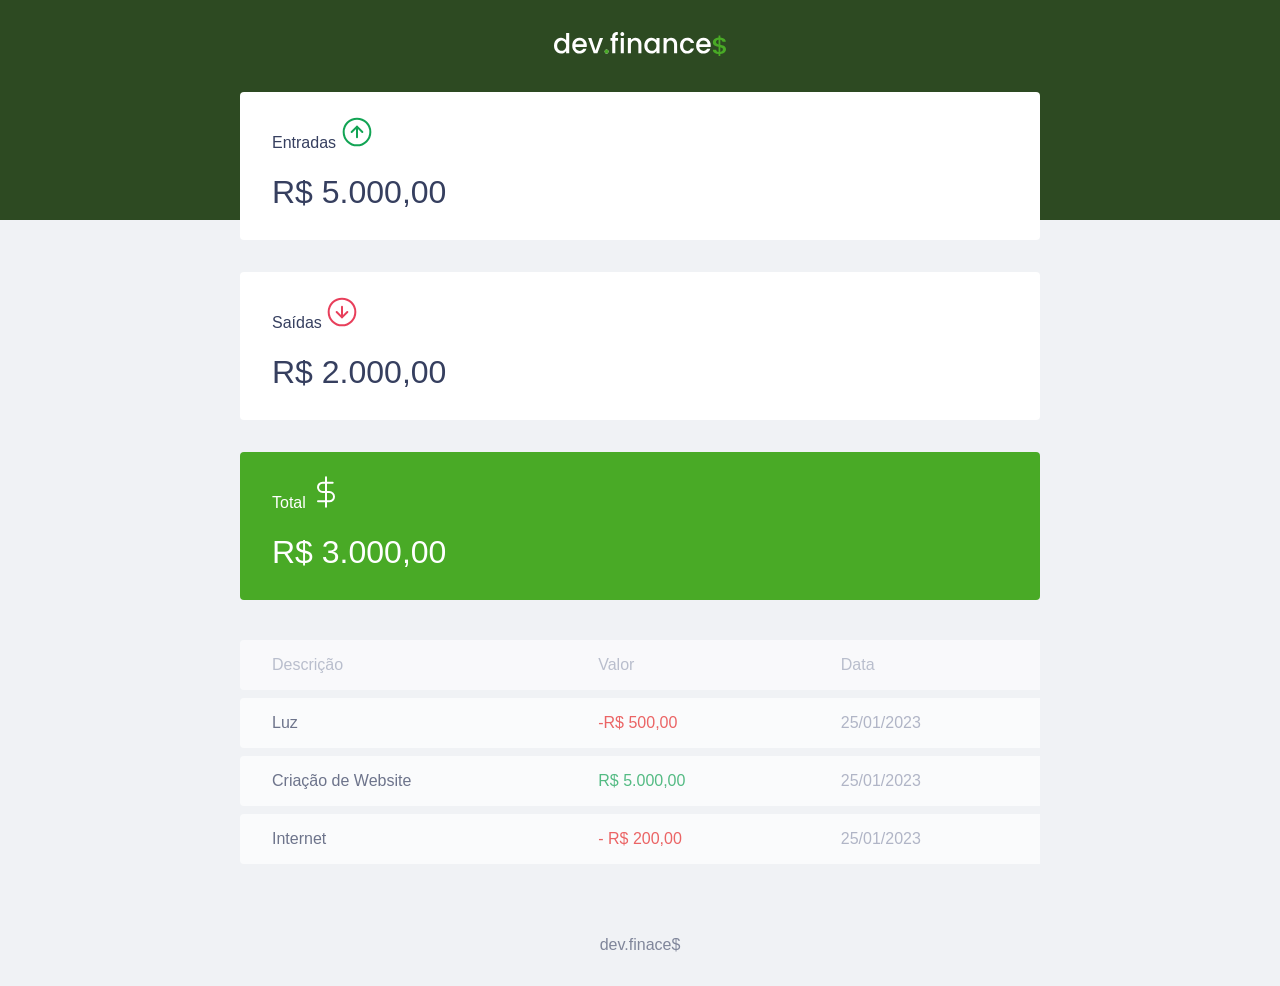
==== index.html @ 3ff24051 "Add cards new structure and images" ====
<!DOCTYPE html>
<html lang="pt-br">
  <head>
    <meta description="Financial application">
    <meta charset="UTF-8" />
    <meta http-equiv="X-UA-Compatible" content="IE=edge" />
    <meta name="viewport" content="width=device-width, initial-scale=1.0" />
    <link
      rel="shortcut icon"
      href="./assets/logo-200x200.png"
      type="image/x-icon"
    />
    <link rel="stylesheet" href="./css/style.css" />
    <script src="./js/script.js" defer></script>
    <title>Developer Finance$</title>
  </head>
  <body>
    <header>
      <img src="./assets/logo.svg" alt="Logo Dev Finance">
    </header>

    <main class="container">
      <section id="balance">
        <h2 class="sr-only">Balanço</h2>

        <div class="card">
          <h3>
            <span>Entradas</span>
            <img src="./assets/income.svg" alt="Imagem de Entradas">
          </h3>
          <p>R$ 5.000,00</p>
        </div>
        <div class="card">
          <h3>
            <span>Saídas</span>
            <img src="./assets/expense.svg" alt="Imagem de Saídas">
          </h3>
          <p>R$ 2.000,00</p>
        </div>
        <div class="card total">
          <h3>
            <span>Total</span>
            <img src="./assets/total.svg" alt="Imagem do Total">
          </h3>
          <p>R$ 3.000,00</p>
        </div>

      </section>

      <section id="transaction">
        <h2 class="sr-only">Transações</h2>

        <table id="data-table">
          <thead>
            <tr>
              <th>Descrição</th>
              <th>Valor</th>
              <th>Data</th>
            </tr>
          </thead>
          <tbody>
            <tr>
              <td class="description">Luz</td>
              <td class="expense">-R$ 500,00</td>
              <td class="date">25/01/2023</td>
            </tr>
            <tr>
              <td class="description">Criação de Website</td>
              <td class="income">R$ 5.000,00</td>
              <td class="date">25/01/2023</td>
            </tr>
            <tr>
              <td class="description">Internet</td>
              <td class="expense">- R$ 200,00</td>
              <td class="date">25/01/2023</td>
            </tr>
          </tbody>
        </table>
      </section>
    </main>

    <footer>
      <p>dev.finace$</p>
    </footer>
  </body>
</html>
---- css/style.css ----
/* Global ===============================*/
:root {
    --dark-blue: #363f5f;
}

* {
    margin: 0;
    padding: 0;
    box-sizing: border-box;
    font-family: Verdana,Geneva,sans-serif; 
}

body {
    background: #f0f2f5;
}

.sr-only { /*Hides this element content*/
    position: absolute;
    width: 1px;
    height: 1px;
    padding: 0;
    margin: -1px;
    overflow: hidden;
    clip: rect(0, 0, 0, 0);
    white-space: nowrap;
    border-width: 0;
}

.container{
    width: min(90vw, 800px);
    margin: auto;
}


/* Titles ===============================*/
h2 {
    margin-top: 3.2rem;
    margin-bottom: 0.8rem;
    color: var(--dark-blue);
    font-weight: normal;
}


/* Header ===============================*/
header {
    background: #2D4A22;
    padding: 2rem 0 10rem;
    text-align: center;
}

#logo {
    color: #fff;
    font-weight: 100;
}


/* Balance ===============================*/
#balance {
    margin-top: -8rem;
}


#balance h2 {
    color: white;
    margin-top: 0;
    
}

/* Cards ===============================*/
.card {
    background: white;
    padding: 1.5rem 2rem;
    border-radius: 0.25rem;
    margin-bottom: 2rem;
    color: var(--dark-blue);
}

.card h3 {
    font-weight: normal;
    font-size: 1rem;
}

.card p {
    font-size: 2rem;
    line-height: 3rem;
    margin-top: 1rem;
}

.card.total {
    background: #49AA26;
    color: white;

}

/* Table ===============================*/
#data-table {
    width: 100%;
    border-spacing: 0 0.5rem;
    color: #969cb3;
}

table thead tr th:first-child,
table tbody tr td:first-child {
    border-radius: 0.25rem 0 0 0.25rem;
}

table thead th {
    background: white;
    opacity: 0.6;
    color: #969cb3;
    font-weight: normal;
    padding: 1rem 2rem;
    text-align: left;
}

table tbody tr {
    opacity: 0.7;
}

table tbody tr:hover {
    opacity: 1;
}

table tbody td {
    background: white;
    padding: 1rem 2rem;
    
}

td.description {
    color: var(--dark-blue);
}

td.income {
    color: #12a454;
}

td.expense {
    color: #e92929 ;
}







/* Footer ===============================*/
footer {
    text-align: center;
    padding: 4rem 0 2rem;
    color: var(--dark-blue);
    opacity: 0.6;
}
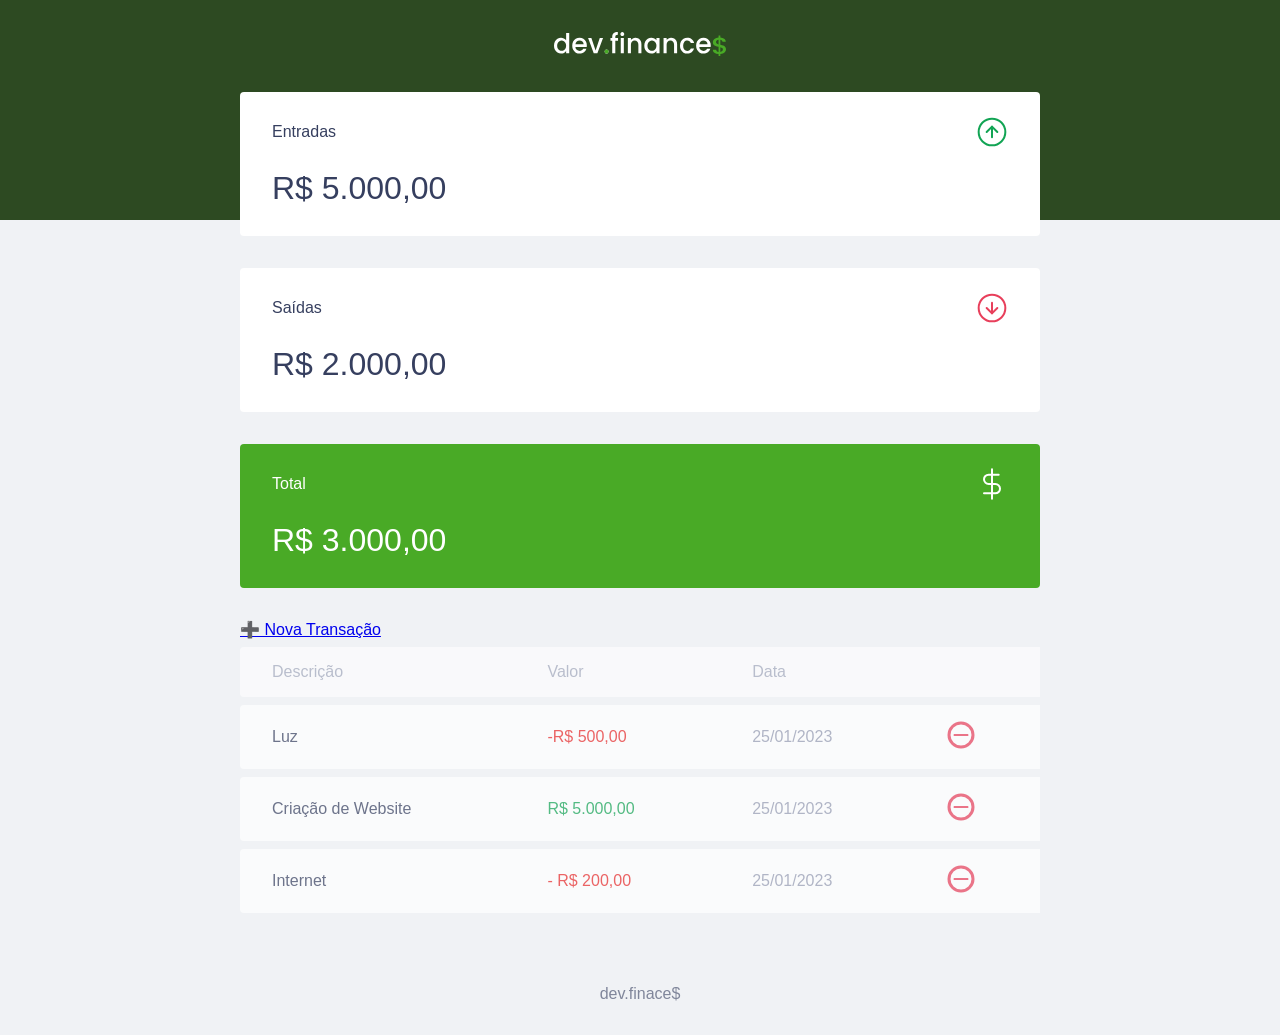
==== commit bb5ec2ec: "Add new colum with button to remove transactions and a button for new transactions" ====
--- a/index.html
+++ b/index.html
@@ -50,12 +50,15 @@
       <section id="transaction">
         <h2 class="sr-only">Transações</h2>
 
+        <a href="#">➕ Nova Transação</a>
+
         <table id="data-table">
           <thead>
             <tr>
               <th>Descrição</th>
               <th>Valor</th>
               <th>Data</th>
+              <th></th>
             </tr>
           </thead>
           <tbody>
@@ -63,16 +66,28 @@
               <td class="description">Luz</td>
               <td class="expense">-R$ 500,00</td>
               <td class="date">25/01/2023</td>
+              <td>
+                <img src="./assets/minus.svg" 
+                alt="Imagem para eliminar Transação">
+              </td>
             </tr>
             <tr>
               <td class="description">Criação de Website</td>
               <td class="income">R$ 5.000,00</td>
               <td class="date">25/01/2023</td>
+              <td>
+                <img src="./assets/minus.svg" 
+                alt="Imagem para eliminar Transação">
+              </td>
             </tr>
             <tr>
               <td class="description">Internet</td>
               <td class="expense">- R$ 200,00</td>
               <td class="date">25/01/2023</td>
+              <td>
+                <img src="./assets/minus.svg" 
+                alt="Imagem para eliminar Transação">
+              </td>
             </tr>
           </tbody>
         </table>
--- a/css/style.css
+++ b/css/style.css
@@ -78,6 +78,9 @@
 .card h3 {
     font-weight: normal;
     font-size: 1rem;
+    display: flex;
+    align-items: center;
+    justify-content: space-between;
 }
 
 .card p {
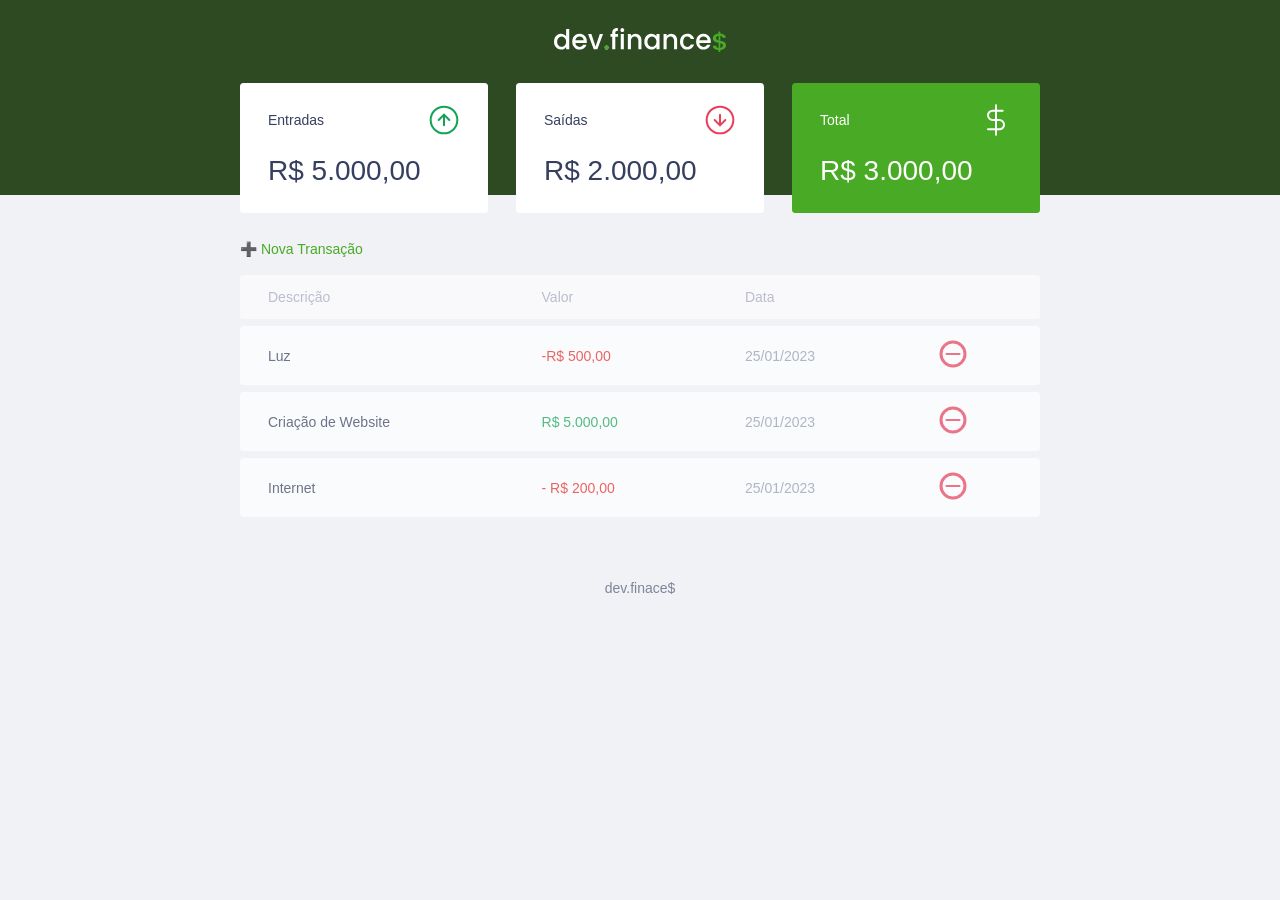
==== commit 6814659a: "Ajusting responsivity for ,obile and desktop" ====
--- a/index.html
+++ b/index.html
@@ -50,7 +50,7 @@
       <section id="transaction">
         <h2 class="sr-only">Transações</h2>
 
-        <a href="#">➕ Nova Transação</a>
+        <a href="#" class="button new">➕ Nova Transação</a>
 
         <table id="data-table">
           <thead>
--- a/css/style.css
+++ b/css/style.css
@@ -8,6 +8,10 @@
     padding: 0;
     box-sizing: border-box;
     font-family: Verdana,Geneva,sans-serif; 
+}
+
+html {
+    font-size: 93.75%;
 }
 
 body {
@@ -41,6 +45,22 @@
 }
 
 
+/* Links and Buttons =====================*/
+a {
+    color: #49AA26;
+    text-decoration: none;
+}
+
+a:hover {
+    color: #3dd705;
+}
+
+.button.new {
+    display: inline-block;
+    margin-bottom: .8rem;
+}
+
+
 /* Header ===============================*/
 header {
     background: #2D4A22;
@@ -96,6 +116,11 @@
 }
 
 /* Table ===============================*/
+#transaction {
+    display: block;
+    overflow-x: auto;
+}
+
 #data-table {
     width: 100%;
     border-spacing: 0 0.5rem;
@@ -105,6 +130,11 @@
 table thead tr th:first-child,
 table tbody tr td:first-child {
     border-radius: 0.25rem 0 0 0.25rem;
+}
+
+table thead tr th:last-child,
+table tbody tr td:last-child {
+    border-radius: 0 0.25rem 0.25rem 0;
 }
 
 table thead th {
@@ -154,4 +184,23 @@
     padding: 4rem 0 2rem;
     color: var(--dark-blue);
     opacity: 0.6;
+}
+
+
+
+
+
+
+
+/* Responsive ============================*/
+@media(min-width: 800px) {
+    html {
+        font-size: 87.5%;
+    }
+
+    #balance {
+        display: grid;
+        grid-template-columns: repeat(3, 1fr);
+        gap: 2rem;
+    }
 }
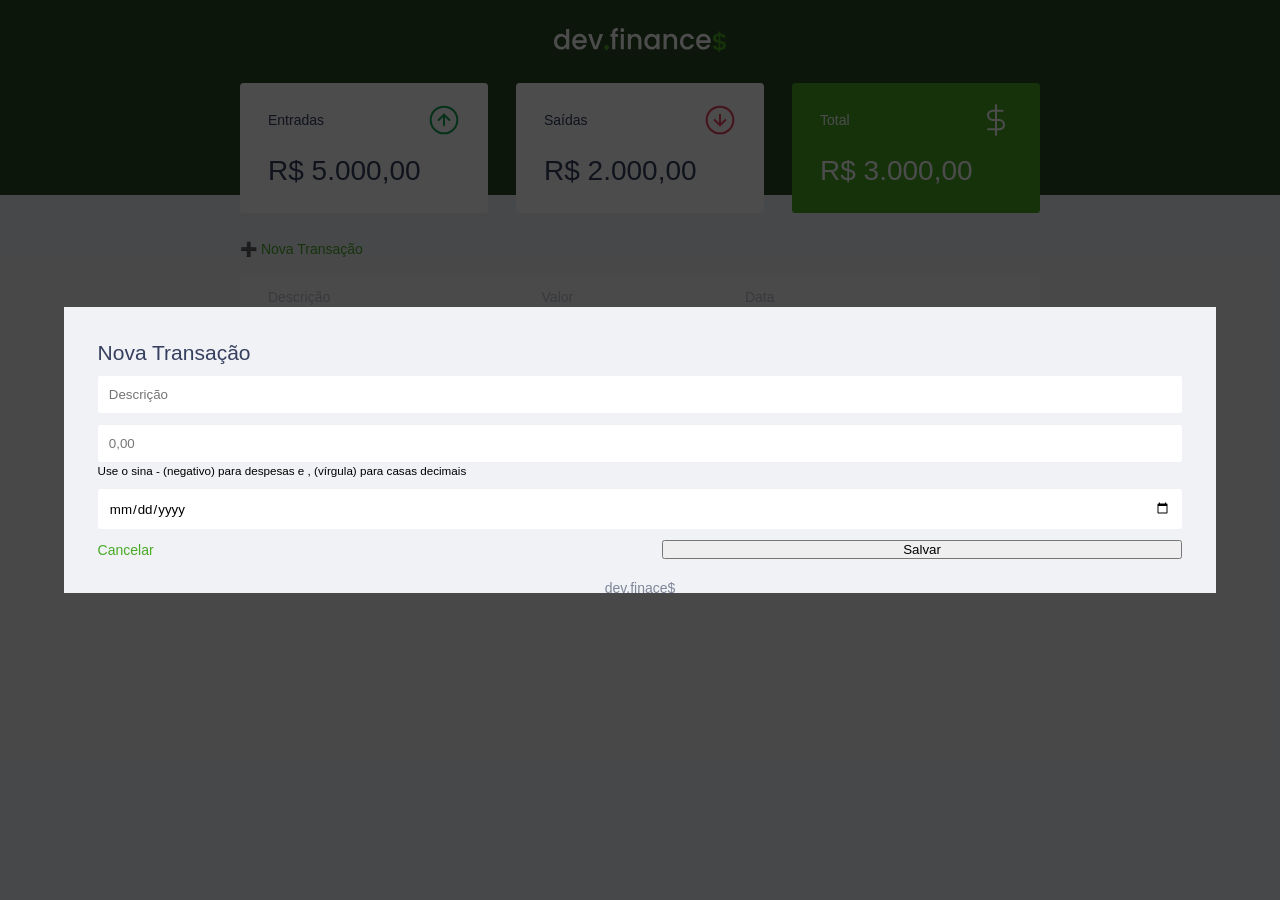
==== commit 25999ffe: "Add structure and style to modal-overlay content" ====
--- a/index.html
+++ b/index.html
@@ -94,6 +94,58 @@
       </section>
     </main>
 
+    <div class="modal-overlay active">
+      <div class="modal">
+        <div id="form">
+          <h2>Nova Transação</h2>
+          <form action="">
+            <div class="input-group">
+              <label 
+                class="sr-only" 
+                for="description">Descrição</label>
+              <input 
+                type="text" 
+                name="description" 
+                id="description"
+                placeholder="Descrição">
+            </div>
+
+            <div class="input-group">
+              <label 
+                class="sr-only" 
+                for="amount">Descrição</label>
+              <input 
+                type="number" 
+                step="0.01"
+                name="amount" 
+                id="amount"
+                placeholder="0,00">
+            </div>
+
+            <small class="help">
+              Use o sina - (negativo) para despesas e , (vírgula) para casas decimais
+            </small>
+
+            <div class="input-group">
+              <label 
+                class="sr-only" 
+                for="date">Descrição</label>
+              <input 
+                type="date" 
+                name="date" 
+                id="date">
+            </div>
+
+            <div class="input-group actions">
+              <a href="#" class="button cancel">Cancelar</a>
+              <button type="submit">Salvar</button>
+            </div>
+
+          </form>
+        </div>
+      </div>
+    </div>
+
     <footer>
       <p>dev.finace$</p>
     </footer>
--- a/css/style.css
+++ b/css/style.css
@@ -173,8 +173,66 @@
 }
 
 
-
-
+/* Modal ===============================*/
+.modal-overlay {
+    width: 100%;
+    height: 100%;
+    background-color: rgba(0, 0, 0, 0.7);
+    position: fixed;
+    top: 0;
+    display: flex;
+    align-items: center;
+    justify-content: center;
+    opacity: 0;
+    visibility: hidden;
+}
+
+.modal-overlay.active {
+    opacity: 1;
+    visibility: visible;
+}
+
+.modal {
+    background: #f0f2f5;
+    padding: 2.4rem;
+    max-width: 500;
+    width: 90%;
+}
+
+/* Fom ===============================*/
+#form {
+    max-width: 500;
+}
+
+#form h2 {
+    margin-top: 0;
+}
+
+input {
+    border: none;
+    border-radius: 0.2rem;
+    padding: 0.8rem;
+    width: 100%;
+}
+
+.input-group {
+    margin-top: 0.8rem;
+}
+
+.input-group small {
+    opacity: 0.4;
+}
+
+.input-group.actions {
+    display: flex;
+    justify-content: space-between;
+    align-items: center;
+}
+
+.input-group.actions .button, 
+.input-group.actions button {
+    width: 48%;
+}
 
 
 
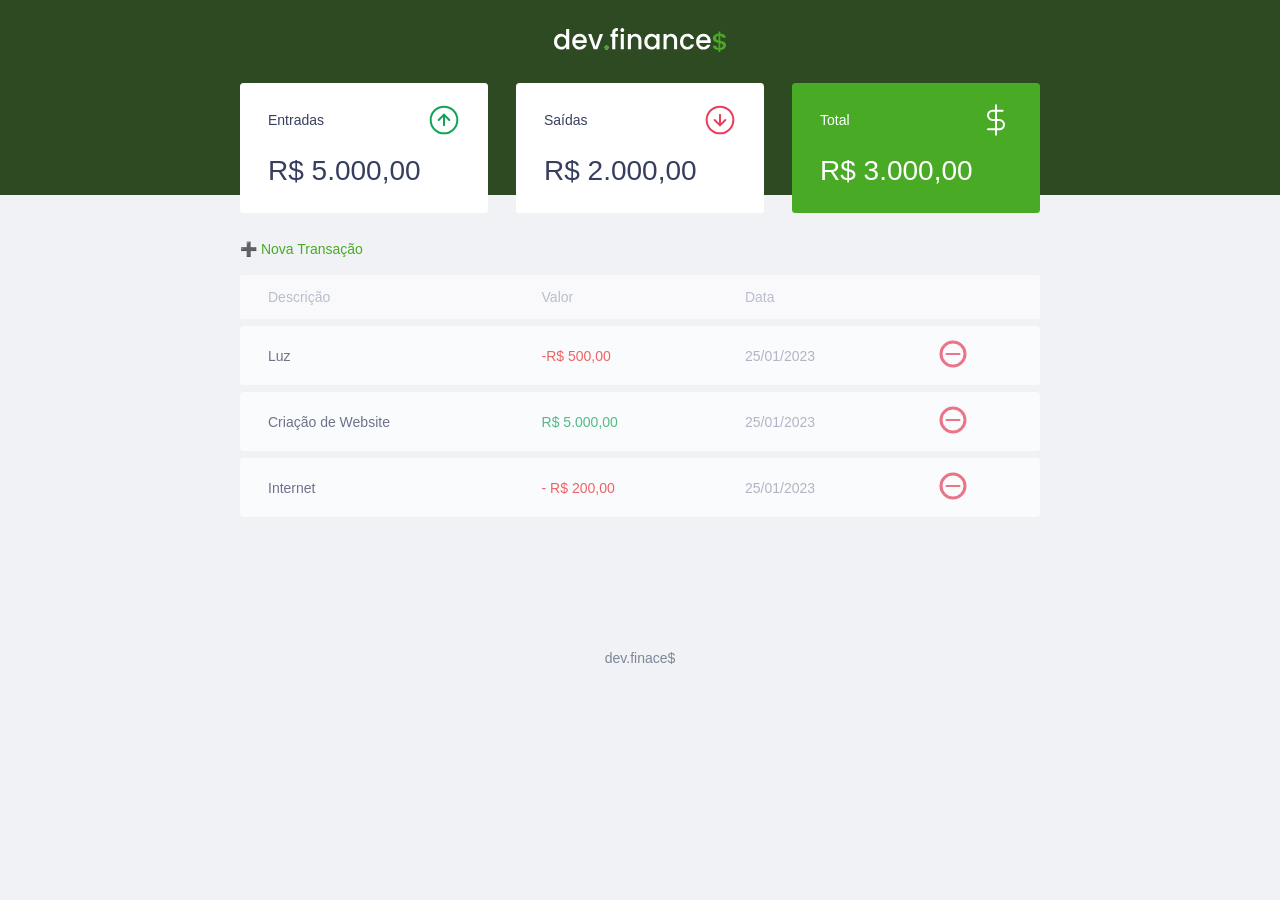
==== commit 1ee73a46: "Finish css main content" ====
--- a/index.html
+++ b/index.html
@@ -94,7 +94,7 @@
       </section>
     </main>
 
-    <div class="modal-overlay active">
+    <div class="modal-overlay">
       <div class="modal">
         <div id="form">
           <h2>Nova Transação</h2>
--- a/css/style.css
+++ b/css/style.css
@@ -1,6 +1,10 @@
 /* Global ===============================*/
 :root {
     --dark-blue: #363f5f;
+    --green: #49AA26;
+    --light-green: #3dd705;
+    --red: #d32e2e;
+    --light-red: #f50808;
 }
 
 * {
@@ -47,17 +51,47 @@
 
 /* Links and Buttons =====================*/
 a {
-    color: #49AA26;
+    color: var(--green);
     text-decoration: none;
 }
 
 a:hover {
-    color: #3dd705;
+    color: var(--light-green);
+}
+
+button {
+    width: 100%;
+    height: 50px;
+    border: none;
+    color: white;
+    background: var(--green);
+    padding: 0;
+    border-radius: 0.25rem;
+    cursor: pointer;
+}
+
+button:hover {
+    background: var(--light-green);
 }
 
 .button.new {
     display: inline-block;
     margin-bottom: .8rem;
+}
+
+.button.cancel {
+    color: white;
+    display: flex;
+    justify-content: center;
+    align-items: center;
+    width: 100%;
+    height: 50px;
+    border-radius: 0.25rem;
+    background: var(--red);
+}
+
+.button.cancel:hover {
+    background: var(--light-red);
 }
 
 
@@ -110,7 +144,7 @@
 }
 
 .card.total {
-    background: #49AA26;
+    background: var(--green);
     color: white;
 
 }
@@ -195,13 +229,13 @@
 .modal {
     background: #f0f2f5;
     padding: 2.4rem;
-    max-width: 500;
     width: 90%;
+    max-width: 500px;
 }
 
 /* Fom ===============================*/
 #form {
-    max-width: 500;
+    max-width: 500px;
 }
 
 #form h2 {
@@ -242,6 +276,7 @@
     padding: 4rem 0 2rem;
     color: var(--dark-blue);
     opacity: 0.6;
+    margin-top: 5rem;
 }
 
 
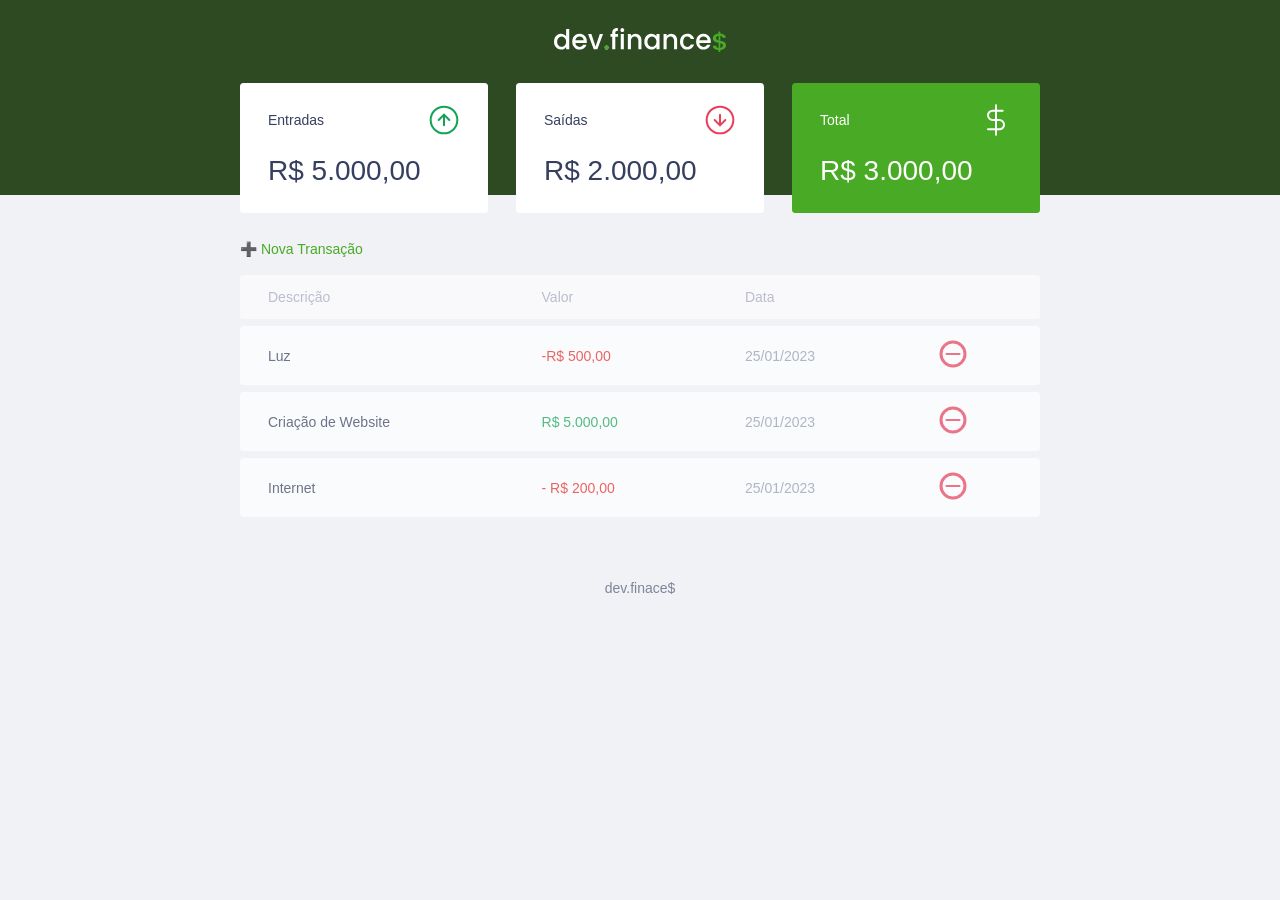
==== commit 7dfaa012: "Finish stege02" ====
--- a/index.html
+++ b/index.html
@@ -50,7 +50,9 @@
       <section id="transaction">
         <h2 class="sr-only">Transações</h2>
 
-        <a href="#" class="button new">➕ Nova Transação</a>
+        <a onclick="Modal.open()" 
+          href="#" 
+          class="button new">➕ Nova Transação</a>
 
         <table id="data-table">
           <thead>
@@ -137,7 +139,7 @@
             </div>
 
             <div class="input-group actions">
-              <a href="#" class="button cancel">Cancelar</a>
+              <a onclick="Modal.close()" href="#" class="button cancel">Cancelar</a>
               <button type="submit">Salvar</button>
             </div>
 
--- a/css/style.css
+++ b/css/style.css
@@ -219,6 +219,7 @@
     justify-content: center;
     opacity: 0;
     visibility: hidden;
+    z-index: 999;
 }
 
 .modal-overlay.active {
@@ -229,8 +230,9 @@
 .modal {
     background: #f0f2f5;
     padding: 2.4rem;
-    width: 90%;
-    max-width: 500px;
+    position: relative;
+    z-index: 1;
+
 }
 
 /* Fom ===============================*/
@@ -276,7 +278,6 @@
     padding: 4rem 0 2rem;
     color: var(--dark-blue);
     opacity: 0.6;
-    margin-top: 5rem;
 }
 
 
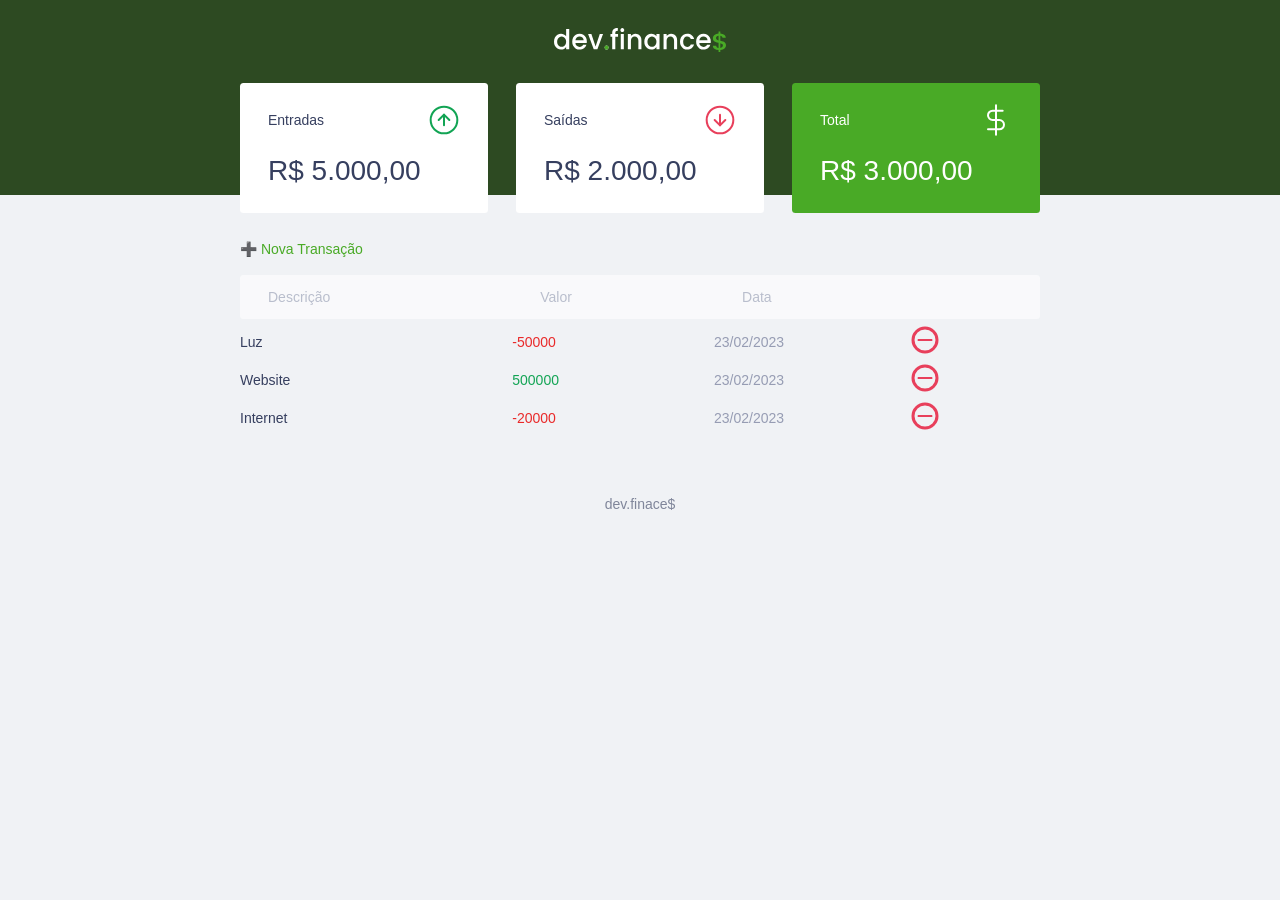
==== commit fdee76e8: "Add DOm object to insert transactions dinamicaly on HTML" ====
--- a/index.html
+++ b/index.html
@@ -1,7 +1,7 @@
 <!DOCTYPE html>
 <html lang="pt-br">
   <head>
-    <meta description="Financial application">
+    <meta description="Financial application" />
     <meta charset="UTF-8" />
     <meta http-equiv="X-UA-Compatible" content="IE=edge" />
     <meta name="viewport" content="width=device-width, initial-scale=1.0" />
@@ -16,7 +16,7 @@
   </head>
   <body>
     <header>
-      <img src="./assets/logo.svg" alt="Logo Dev Finance">
+      <img src="./assets/logo.svg" alt="Logo Dev Finance" />
     </header>
 
     <main class="container">
@@ -26,33 +26,32 @@
         <div class="card">
           <h3>
             <span>Entradas</span>
-            <img src="./assets/income.svg" alt="Imagem de Entradas">
+            <img src="./assets/income.svg" alt="Imagem de Entradas" />
           </h3>
           <p>R$ 5.000,00</p>
         </div>
         <div class="card">
           <h3>
             <span>Saídas</span>
-            <img src="./assets/expense.svg" alt="Imagem de Saídas">
+            <img src="./assets/expense.svg" alt="Imagem de Saídas" />
           </h3>
           <p>R$ 2.000,00</p>
         </div>
         <div class="card total">
           <h3>
             <span>Total</span>
-            <img src="./assets/total.svg" alt="Imagem do Total">
+            <img src="./assets/total.svg" alt="Imagem do Total" />
           </h3>
           <p>R$ 3.000,00</p>
         </div>
-
       </section>
 
       <section id="transaction">
         <h2 class="sr-only">Transações</h2>
 
-        <a onclick="Modal.open()" 
-          href="#" 
-          class="button new">➕ Nova Transação</a>
+        <a onclick="Modal.open()" href="#" class="button new"
+          >➕ Nova Transação</a
+        >
 
         <table id="data-table">
           <thead>
@@ -63,35 +62,7 @@
               <th></th>
             </tr>
           </thead>
-          <tbody>
-            <tr>
-              <td class="description">Luz</td>
-              <td class="expense">-R$ 500,00</td>
-              <td class="date">25/01/2023</td>
-              <td>
-                <img src="./assets/minus.svg" 
-                alt="Imagem para eliminar Transação">
-              </td>
-            </tr>
-            <tr>
-              <td class="description">Criação de Website</td>
-              <td class="income">R$ 5.000,00</td>
-              <td class="date">25/01/2023</td>
-              <td>
-                <img src="./assets/minus.svg" 
-                alt="Imagem para eliminar Transação">
-              </td>
-            </tr>
-            <tr>
-              <td class="description">Internet</td>
-              <td class="expense">- R$ 200,00</td>
-              <td class="date">25/01/2023</td>
-              <td>
-                <img src="./assets/minus.svg" 
-                alt="Imagem para eliminar Transação">
-              </td>
-            </tr>
-          </tbody>
+          <tbody></tbody>
         </table>
       </section>
     </main>
@@ -102,47 +73,42 @@
           <h2>Nova Transação</h2>
           <form action="">
             <div class="input-group">
-              <label 
-                class="sr-only" 
-                for="description">Descrição</label>
-              <input 
-                type="text" 
-                name="description" 
+              <label class="sr-only" for="description">Descrição</label>
+              <input
+                type="text"
+                name="description"
                 id="description"
-                placeholder="Descrição">
+                placeholder="Descrição"
+              />
             </div>
 
             <div class="input-group">
-              <label 
-                class="sr-only" 
-                for="amount">Descrição</label>
-              <input 
-                type="number" 
+              <label class="sr-only" for="amount">Descrição</label>
+              <input
+                type="number"
                 step="0.01"
-                name="amount" 
+                name="amount"
                 id="amount"
-                placeholder="0,00">
+                placeholder="0,00"
+              />
             </div>
 
             <small class="help">
-              Use o sina - (negativo) para despesas e , (vírgula) para casas decimais
+              Use o sina - (negativo) para despesas e , (vírgula) para casas
+              decimais
             </small>
 
             <div class="input-group">
-              <label 
-                class="sr-only" 
-                for="date">Descrição</label>
-              <input 
-                type="date" 
-                name="date" 
-                id="date">
+              <label class="sr-only" for="date">Descrição</label>
+              <input type="date" name="date" id="date" />
             </div>
 
             <div class="input-group actions">
-              <a onclick="Modal.close()" href="#" class="button cancel">Cancelar</a>
+              <a onclick="Modal.close()" href="#" class="button cancel"
+                >Cancelar</a
+              >
               <button type="submit">Salvar</button>
             </div>
-
           </form>
         </div>
       </div>
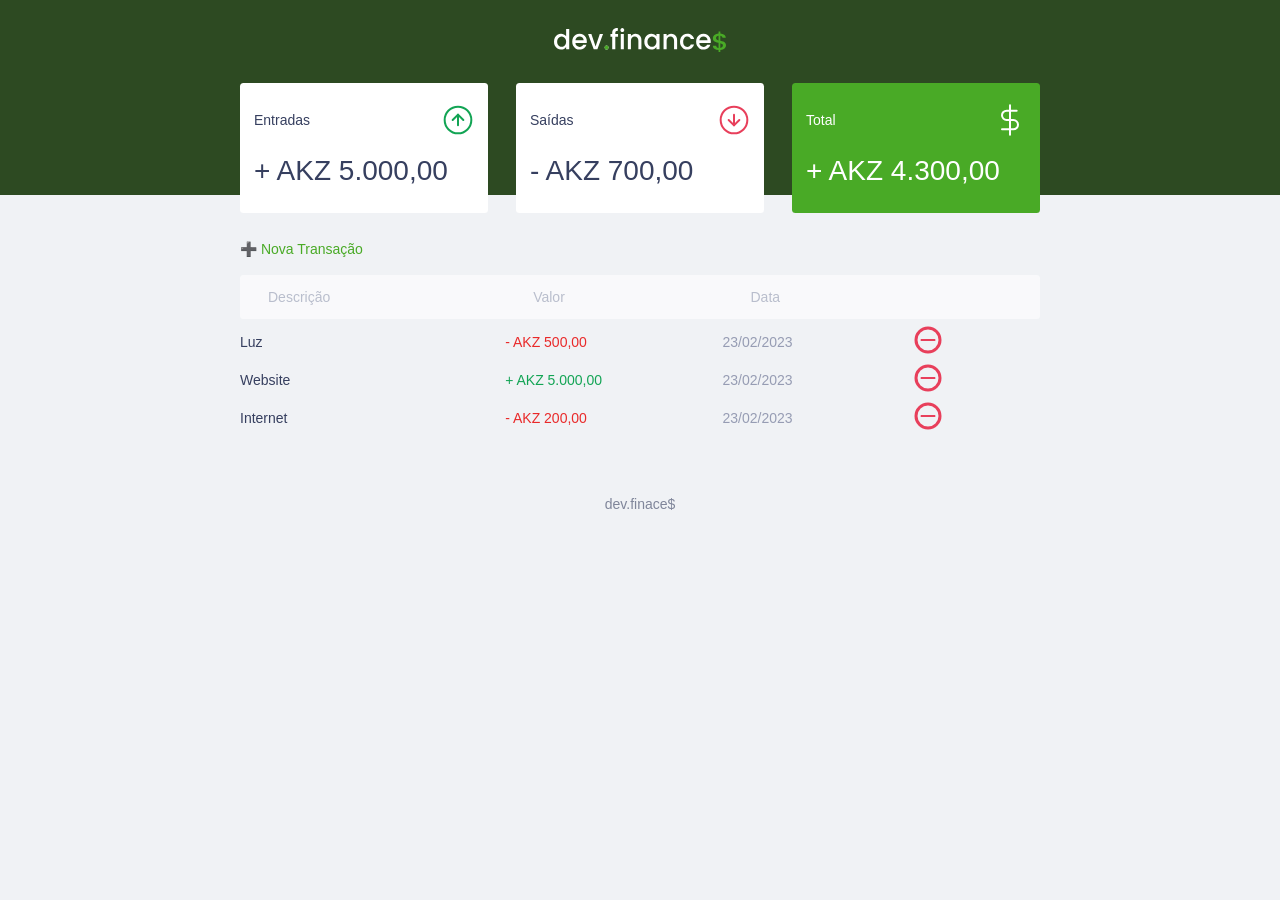
==== commit f87a4a98: "Update formated values for balance and transactions dinamicaly with JavaScript" ====
--- a/index.html
+++ b/index.html
@@ -28,21 +28,21 @@
             <span>Entradas</span>
             <img src="./assets/income.svg" alt="Imagem de Entradas" />
           </h3>
-          <p>R$ 5.000,00</p>
+          <p id="incomeDisplay">R$ 5.000,00</p>
         </div>
         <div class="card">
           <h3>
             <span>Saídas</span>
             <img src="./assets/expense.svg" alt="Imagem de Saídas" />
           </h3>
-          <p>R$ 2.000,00</p>
+          <p id="expenseDisplay">R$ 2.000,00</p>
         </div>
         <div class="card total">
           <h3>
             <span>Total</span>
             <img src="./assets/total.svg" alt="Imagem do Total" />
           </h3>
-          <p>R$ 3.000,00</p>
+          <p id="totalDisplay">R$ 3.000,00</p>
         </div>
       </section>
 
--- a/css/style.css
+++ b/css/style.css
@@ -123,7 +123,7 @@
 /* Cards ===============================*/
 .card {
     background: white;
-    padding: 1.5rem 2rem;
+    padding: 1.5rem 1rem;
     border-radius: 0.25rem;
     margin-bottom: 2rem;
     color: var(--dark-blue);
